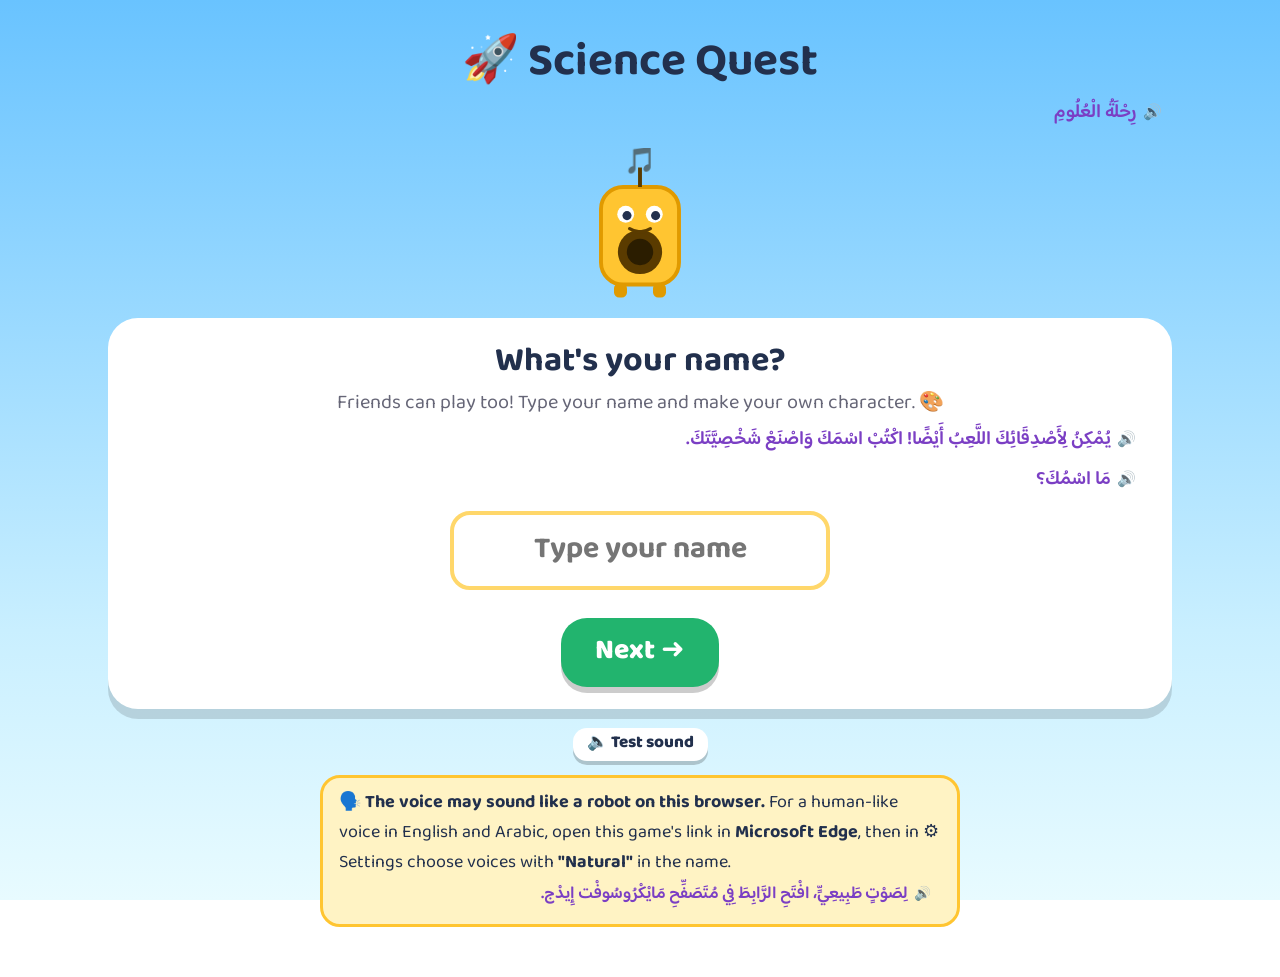
==== index.html @ 94717bc5 "Add Science Quest hub and Sound world Co-Authored-By: Claude Opus 5.5 <noreply@anthropic.com> Claude" ====
<!DOCTYPE html>
<html lang="en">
<head>
<meta charset="utf-8">
<meta name="viewport" content="width=device-width,initial-scale=1">
<title>Science Quest</title>
<link rel="preconnect" href="https://fonts.googleapis.com">
<link href="https://fonts.googleapis.com/css2?family=Baloo+Bhaijaan+2:wght@400;600;800&display=swap" rel="stylesheet">
<link rel="stylesheet" href="shared/core.css">
</head>
<body>
<div id="bg"></div>
<div id="app"></div>
<canvas id="fx"></canvas>
<script>window.SQ_PAGE='hub';window.SQ_HUB='./';window.SQ_VOICE='audio/hub/';</script>
<script src="shared/core.js"></script>
<script src="hub.js"></script>
<script>try{if(P()&&sessionStorage.getItem('sqBack')){sessionStorage.removeItem('sqBack');route=['map']}}catch(e){}render();</script>
</body>
</html>
---- shared/core.css ----
:root{--ink:#22304d;--pri:#ff7a45;--ok:#22b46e;--bad:#ef5b5b;--blue:#4a8cff;--purple:#8c5cff}
*{box-sizing:border-box}
html,body{margin:0;min-height:100%}
body{font-family:'Baloo Bhaijaan 2',system-ui,sans-serif;color:var(--ink);overflow-x:hidden;font-size:20px}
#bg{position:fixed;inset:0;z-index:0;overflow:hidden;transition:background .8s}
.bg-sky{background:linear-gradient(#69c3ff,#c9efff 70%,#e8fbff)}
.bg-map{background:linear-gradient(#7fd8ff,#bff0ff 45%,#c9f2a8 46%,#a9e07c)}
.bg-music{background:linear-gradient(135deg,#5b3cff,#a54cff 45%,#ff63ad)}
.float{position:absolute;bottom:-80px;font-size:46px;opacity:.45;animation:up linear infinite}
@keyframes up{to{transform:translateY(-130vh) rotate(340deg)}}
#app{position:relative;z-index:1;max-width:1100px;margin:0 auto;padding:14px 18px 50px}
.top{display:flex;align-items:center;gap:10px;background:#ffffffe6;border-radius:24px;padding:6px 12px;margin-bottom:16px;flex-wrap:wrap;box-shadow:0 6px 0 #0002}
.top .who{display:flex;align-items:center;gap:6px;font-weight:800;font-size:22px}
.top .who svg{width:44px;height:52px}
.sp{flex:1}
.chip{background:#fff;border-radius:999px;padding:3px 14px;font-weight:800;font-size:19px;border:3px solid #ffd76a;white-space:nowrap}
.btn{font-family:inherit;font-weight:800;font-size:22px;border:none;border-radius:20px;padding:12px 26px;cursor:pointer;box-shadow:0 6px 0 #0003;transition:transform .08s;color:#fff;background:var(--pri);line-height:1.2;user-select:none;-webkit-user-select:none;touch-action:manipulation}
.btn:active{transform:translateY(4px);box-shadow:0 2px 0 #0003}
.btn:disabled{opacity:.45;cursor:default}
.btn.g{background:var(--ok)}.btn.b{background:var(--blue)}.btn.p{background:var(--purple)}.btn.w{background:#fff;color:var(--ink)}.btn.y{background:#ffc531;color:#5a3b00}.btn.r{background:var(--bad)}
.btn.sm{font-size:17px;padding:6px 14px;border-radius:14px;box-shadow:0 4px 0 #0003}
.btn.big{font-size:28px;padding:18px 34px;border-radius:26px}
.card{background:#fff;border-radius:30px;padding:22px 26px;box-shadow:0 10px 0 #0002;position:relative}
.ar::before{content:'🔊';font-size:.8em;margin-left:6px;opacity:.75}.ar{cursor:pointer}button .ar::before,.gate .ar::before,.flip .ar::before,.avtab .ar::before{content:none}.ar.arplay{animation:pp .4s}
.ar{direction:rtl;display:block;color:#7b3fc4;font-weight:600;font-size:.95em;line-height:2;padding:0 10px 2px 6px;overflow:visible;unicode-bidi:plaintext;text-align:right}
body.noar .ar{display:none}
h1{font-size:46px;margin:.1em 0;line-height:1.1}h2{font-size:34px;margin:.1em 0;line-height:1.15}h3{font-size:26px;margin:.1em 0}
.center{text-align:center}
.row{display:flex;gap:14px;flex-wrap:wrap;justify-content:center;align-items:center}
.bounce{animation:bn 1.8s ease-in-out infinite}@keyframes bn{50%{transform:translateY(-8px)}}
.shake{animation:sh .4s}@keyframes sh{25%{transform:translateX(-12px)}75%{transform:translateX(12px)}}
.pop{animation:pp .35s ease-out}@keyframes pp{0%{transform:scale(.6);opacity:0}100%{transform:scale(1);opacity:1}}
.say{display:flex;align-items:flex-end;gap:10px;margin:6px 0 14px}
.say svg.av{width:92px;height:110px;flex:none}
.bubble{background:#fff;border-radius:24px;padding:12px 18px;font-size:23px;font-weight:600;position:relative;box-shadow:0 6px 0 #0002;flex:1}
.bubble:before{content:'';position:absolute;left:-14px;bottom:18px;border:10px solid transparent;border-right:16px solid #fff}
.opt{display:block;width:100%;text-align:left;margin:10px 0;font-size:24px;background:#eef3ff;color:var(--ink);border:4px solid #d4e0ff;box-shadow:0 5px 0 #c3d2ff}
.opt:disabled{opacity:1;cursor:default}
.opt.right{background:#d7f8e6;border-color:var(--ok)}.opt.wrong{background:#ffe0e0;border-color:var(--bad)}
.overlay{position:fixed;inset:0;background:#000a;z-index:50;display:flex;align-items:center;justify-content:center;padding:20px}
.overlay .card{max-width:680px;width:100%;max-height:92vh;overflow:auto}
#fx{position:fixed;inset:0;pointer-events:none;z-index:70}
.worlds{display:grid;grid-template-columns:repeat(auto-fit,minmax(230px,1fr));gap:18px}
.world{border-radius:30px;padding:18px;color:#fff;cursor:pointer;box-shadow:0 10px 0 #0003;min-height:200px;display:flex;flex-direction:column;justify-content:space-between}
.world .em{font-size:64px}.world.lock{filter:grayscale(.75);opacity:.85;cursor:default}
.lessons{display:grid;grid-template-columns:repeat(auto-fit,minmax(300px,1fr));gap:18px}
.tile{display:flex;align-items:center;gap:12px;width:100%;background:#f4f1ff;border:4px solid #e2d9ff;border-radius:22px;padding:10px 14px;margin:8px 0;cursor:pointer;font-family:inherit;font-size:21px;font-weight:700;color:var(--ink);text-align:left;box-shadow:0 5px 0 #d3c7ff}
.tile .e{font-size:38px}.tile .st{margin-left:auto;font-size:20px;white-space:nowrap;color:#f5a500}
.tile.lock{opacity:.5;cursor:default}.tile.next{border-color:#ffb02e;background:#fff6dd;box-shadow:0 5px 0 #ffd27a;animation:glow 1.4s infinite}
@keyframes glow{50%{transform:scale(1.02)}}
.sw{width:44px;height:44px;border-radius:50%;border:4px solid #fff;box-shadow:0 0 0 2px #ccd;cursor:pointer;display:inline-block}
.sw.on{box-shadow:0 0 0 5px var(--pri)}
.optbtn{font-family:inherit;font-size:18px;font-weight:700;border:3px solid #dde;background:#fff;border-radius:14px;padding:6px 12px;cursor:pointer;color:var(--ink)}
.optbtn.on{border-color:var(--pri);background:#fff1ea}
.slot{width:100%;min-height:62px;border:4px dashed #c8b8ff;border-radius:18px;margin:8px 0;padding:8px 12px;font-size:22px;font-weight:700;display:flex;align-items:center;gap:8px;background:#faf8ff}
.slot.full{border-style:solid;border-color:var(--ok);background:#e7fbef}
.pmeter{position:relative;height:30px;background:linear-gradient(90deg,#d7f8e6 0 35%,#fff3c4 35% 60%,#ffe0e0 60%);border-radius:15px;overflow:hidden;border:3px solid #ddd}
.pmeter div{height:100%;background:linear-gradient(90deg,#22b46e,#ffc531,#ef5b5b);width:0}
.pmeter span{position:absolute;top:0;font-size:15px;font-weight:800;line-height:24px}
.hp{height:22px;background:#ffd9d9;border-radius:12px;overflow:hidden;border:3px solid #fff}
.hp div{height:100%;background:#ef5b5b;transition:width .4s}
.flip{perspective:900px;width:min(440px,90vw);height:280px;margin:10px auto;cursor:pointer}
.flip .in{position:relative;width:100%;height:100%;transition:transform .5s;transform-style:preserve-3d}
.flip.on .in{transform:rotateY(180deg)}
.flip .f,.flip .bk{position:absolute;inset:0;backface-visibility:hidden;border-radius:30px;display:flex;flex-direction:column;align-items:center;justify-content:center;padding:16px;text-align:center;box-shadow:0 10px 0 #0002}
.flip .f{background:#fff}.flip .bk{background:#fff6dd;transform:rotateY(180deg)}
.tabs{display:flex;gap:10px;justify-content:center;flex-wrap:wrap;margin-bottom:10px}
.tabs .optbtn{font-size:22px;padding:8px 16px}
.timebar{height:12px;background:#eee;border-radius:8px;overflow:hidden;margin:8px 0}.timebar div{height:100%;background:var(--blue)}
.toggle{display:flex;align-items:center;justify-content:space-between;gap:10px;padding:10px 0;border-bottom:2px solid #f0f0f0;font-size:20px;font-weight:600;flex-wrap:wrap}
.toggle select{font-family:inherit;font-size:16px;padding:4px 8px;border-radius:10px;border:2px solid #ccd;max-width:330px}
input.name{font-family:inherit;font-size:30px;font-weight:700;padding:10px 18px;border-radius:20px;border:4px solid #ffd76a;width:min(380px,80vw);text-align:center}
.err{color:var(--bad);font-weight:700;min-height:28px}
svg{display:block}
.b-jump{animation:bj .5s ease-in-out infinite}@keyframes bj{50%{transform:translateY(-30px)}}
.b-stretch{animation:bs 2s ease-in-out infinite;transform-origin:bottom}@keyframes bs{50%{transform:scaleY(1.15)}}
.b-spin{animation:bsp 2.4s linear infinite}@keyframes bsp{to{transform:rotateY(360deg)}}
.b-march{animation:bm .6s ease-in-out infinite}@keyframes bm{25%{transform:translateY(-8px) rotate(-3deg)}75%{transform:translateY(-8px) rotate(3deg)}}
.b-shake{animation:bsh .25s linear infinite}@keyframes bsh{25%{transform:translateX(-6px)}75%{transform:translateX(6px)}}
.balloon{width:120px;height:120px;border-radius:50%;background:#ff63ad;margin:10px auto;transition:transform 4s ease-in-out}
.gate{position:relative;overflow:hidden;border-radius:32px;background:radial-gradient(circle at 50% 35%,#ffe27a,#ff9f1c 45%,#e0457b 90%);color:#fff;padding:22px 24px;cursor:pointer;box-shadow:0 10px 0 #0003,0 0 0 5px #ffd76a inset;margin-bottom:18px;text-shadow:0 2px 0 #0003}
.gate.locked{background:radial-gradient(circle at 50% 35%,#9aa3b8,#5f6782 60%,#3d4460);cursor:pointer}
.rays{position:absolute;inset:-60%;background:repeating-conic-gradient(#ffffff2e 0 9deg,transparent 9deg 18deg);animation:spinr 26s linear infinite;pointer-events:none}
@keyframes spinr{to{transform:rotate(360deg)}}
.gate-in{position:relative;display:flex;gap:18px;align-items:center;flex-wrap:wrap}
.trophy{font-size:96px;animation:tb 1.6s ease-in-out infinite;filter:drop-shadow(0 6px 0 #0003)}
@keyframes tb{50%{transform:translateY(-10px) rotate(-6deg) scale(1.06)}}
.gate.locked .trophy{animation:none;filter:grayscale(1) drop-shadow(0 6px 0 #0003)}
.gate-kicker{display:inline-block;background:#fff;color:#e0457b;font-weight:800;border-radius:999px;padding:2px 14px;font-size:18px;text-shadow:none;letter-spacing:1px}
.gate.locked .gate-kicker{color:#5f6782}
.gate-title{color:#fff;font-size:44px;margin:.1em 0}
.medals{display:flex;align-items:center;flex-wrap:wrap;gap:4px}
.medal{width:54px;height:54px;border-radius:50%;background:#ffffff44;border:4px solid #fff;display:flex;align-items:center;justify-content:center;font-size:28px}
.medal.won{background:#ffd76a;box-shadow:0 0 0 4px #fff6,0 0 18px #fff}
.dash{width:18px;height:4px;background:#fff8;border-radius:2px}
.pts{font-size:58px;font-weight:800;line-height:1}
.arena{position:relative;overflow:hidden;border-radius:32px;background:linear-gradient(160deg,#2b1f6b,#6a2bb5 50%,#e0457b);color:#fff;padding:20px;box-shadow:0 10px 0 #0003}
.gbar{height:18px;background:#ffffff33;border-radius:10px;overflow:hidden;margin:12px 0}.gbar div{height:100%;background:linear-gradient(90deg,#ffd76a,#ff9f1c);transition:width .6s}
.stages{display:grid;grid-template-columns:repeat(5,minmax(0,1fr));gap:12px;margin-top:8px}
.stage{position:relative;font-family:inherit;color:var(--ink);background:#fff;border:5px solid var(--c);border-radius:24px;padding:12px 6px 10px;cursor:pointer;box-shadow:0 7px 0 #0004;text-align:center}
.stage:nth-child(even){transform:translateY(18px)}
.stage.sel{outline:5px solid #ffd76a;outline-offset:3px}
.stage.lock{background:#c9cbe0;border-color:#8f94b5;cursor:pointer}
.stage.won{background:#fff6dd}
.snum{position:absolute;top:-14px;left:50%;transform:translateX(-50%);background:var(--c);color:#fff;border-radius:999px;padding:0 12px;font-weight:800}
.sem{font-size:46px}.sname{font-weight:800;font-size:17px;line-height:1.2;min-height:42px}.sscore{font-weight:800;color:var(--c);font-size:17px}
.here{position:absolute;top:-58px;right:-6px;animation:bn 1.2s ease-in-out infinite}
@media (max-width:760px){.stages{grid-template-columns:repeat(2,minmax(0,1fr))}.stage:nth-child(even){transform:none}.gate-title{font-size:32px}}
.vnote{margin:14px auto 0;max-width:640px;background:#fff3c4;border:3px solid #ffc531;border-radius:20px;padding:10px 16px;font-size:18px;text-align:left}.vnote.ok{background:#e7fbef;border-color:#22b46e;text-align:center}
.avb{display:grid;grid-template-columns:minmax(0,1fr) minmax(0,1.7fr);gap:20px;align-items:start}
.avstage{background:radial-gradient(circle,#fff6dd,#ffe0f0);border-radius:30px;padding:16px}
.avtabs{display:flex;flex-wrap:wrap;gap:8px;margin-bottom:12px}
.avtab{font-family:inherit;font-weight:800;font-size:17px;color:var(--ink);background:#f4f1ff;border:4px solid #e2d9ff;border-radius:18px;padding:6px 12px;cursor:pointer;display:flex;flex-direction:column;align-items:center;min-width:86px;box-shadow:0 4px 0 #d3c7ff}
.avtab .e{font-size:28px}.avtab.on{background:#ff7a45;border-color:#ff7a45;color:#fff;box-shadow:0 4px 0 #c9541f}.avtab.on .ar{color:#fff}
.avgrid{display:grid;grid-template-columns:repeat(auto-fill,minmax(104px,1fr));gap:10px}
.avt{position:relative;font-family:inherit;font-weight:700;font-size:15px;color:var(--ink);background:#fff;border:4px solid #e6e6f0;border-radius:20px;padding:6px 4px;cursor:pointer;display:flex;flex-direction:column;align-items:center;box-shadow:0 4px 0 #dcdce8;transition:transform .1s}
.avt:hover{transform:translateY(-3px)}.avt svg{width:84px;height:100px}
.avt.on{border-color:#22b46e;background:#e9fbf1;box-shadow:0 4px 0 #9fe1cb}
.tick{position:absolute;top:-8px;right:-8px;background:#22b46e;color:#fff;border-radius:50%;width:30px;height:30px;display:flex;align-items:center;justify-content:center;font-size:18px}
@media (max-width:760px){.avb{grid-template-columns:1fr}}
@media (max-width:640px){h1{font-size:34px}h2{font-size:27px}.btn.big{font-size:22px}}
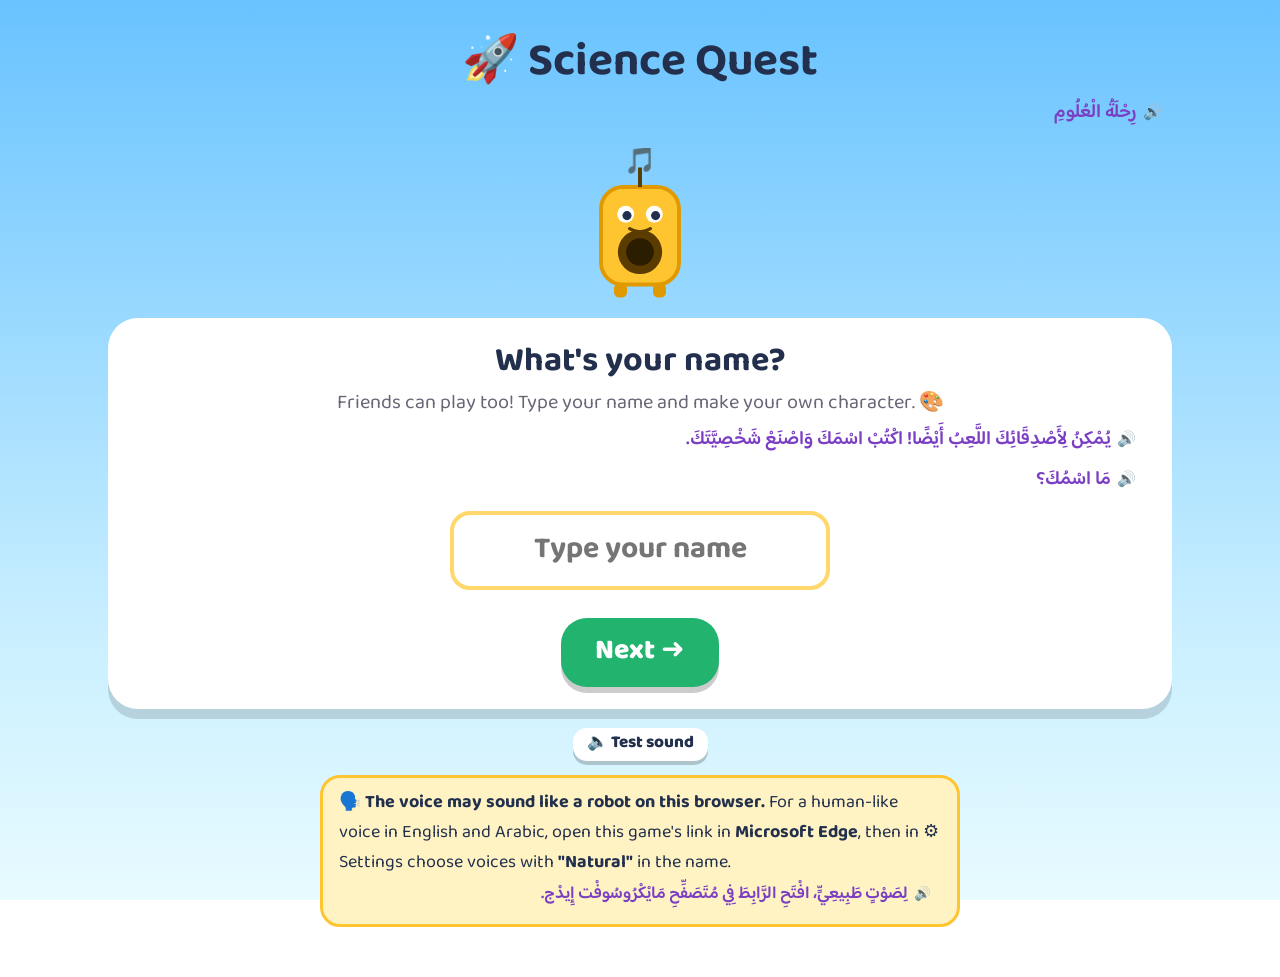
==== commit 003bc883: "Add Chapter 4 Light world; generic boss and grand challenge Co-Authored-By: Claude Opus 5.5 <noreply" ====
--- a/index.html
+++ b/index.html
@@ -4,6 +4,7 @@
 <meta charset="utf-8">
 <meta name="viewport" content="width=device-width,initial-scale=1">
 <title>Science Quest</title>
+<link rel="icon" href="data:image/svg+xml,%3Csvg xmlns='http://www.w3.org/2000/svg' viewBox='0 0 100 100'%3E%3Ctext y='.9em' font-size='90'%3E🔬%3C/text%3E%3C/svg%3E">
 <link rel="preconnect" href="https://fonts.googleapis.com">
 <link href="https://fonts.googleapis.com/css2?family=Baloo+Bhaijaan+2:wght@400;600;800&display=swap" rel="stylesheet">
 <link rel="stylesheet" href="shared/core.css">
--- a/shared/core.css
+++ b/shared/core.css
@@ -118,4 +118,6 @@
 .avt.on{border-color:#22b46e;background:#e9fbf1;box-shadow:0 4px 0 #9fe1cb}
 .tick{position:absolute;top:-8px;right:-8px;background:#22b46e;color:#fff;border-radius:50%;width:30px;height:30px;display:flex;align-items:center;justify-content:center;font-size:18px}
 @media (max-width:760px){.avb{grid-template-columns:1fr}}
-@media (max-width:640px){h1{font-size:34px}h2{font-size:27px}.btn.big{font-size:22px}}+@media (max-width:640px){h1{font-size:34px}h2{font-size:27px}.btn.big{font-size:22px}}.bg-light{background:linear-gradient(135deg,#e85d04,#f48c06 50%,#faa307)}
+.bg-plants{background:linear-gradient(135deg,#2d8a4e,#4cb963 50%,#8fd16a)}
+.bg-insects{background:linear-gradient(135deg,#7b3fbf,#c2569c 50%,#f08a5d)}
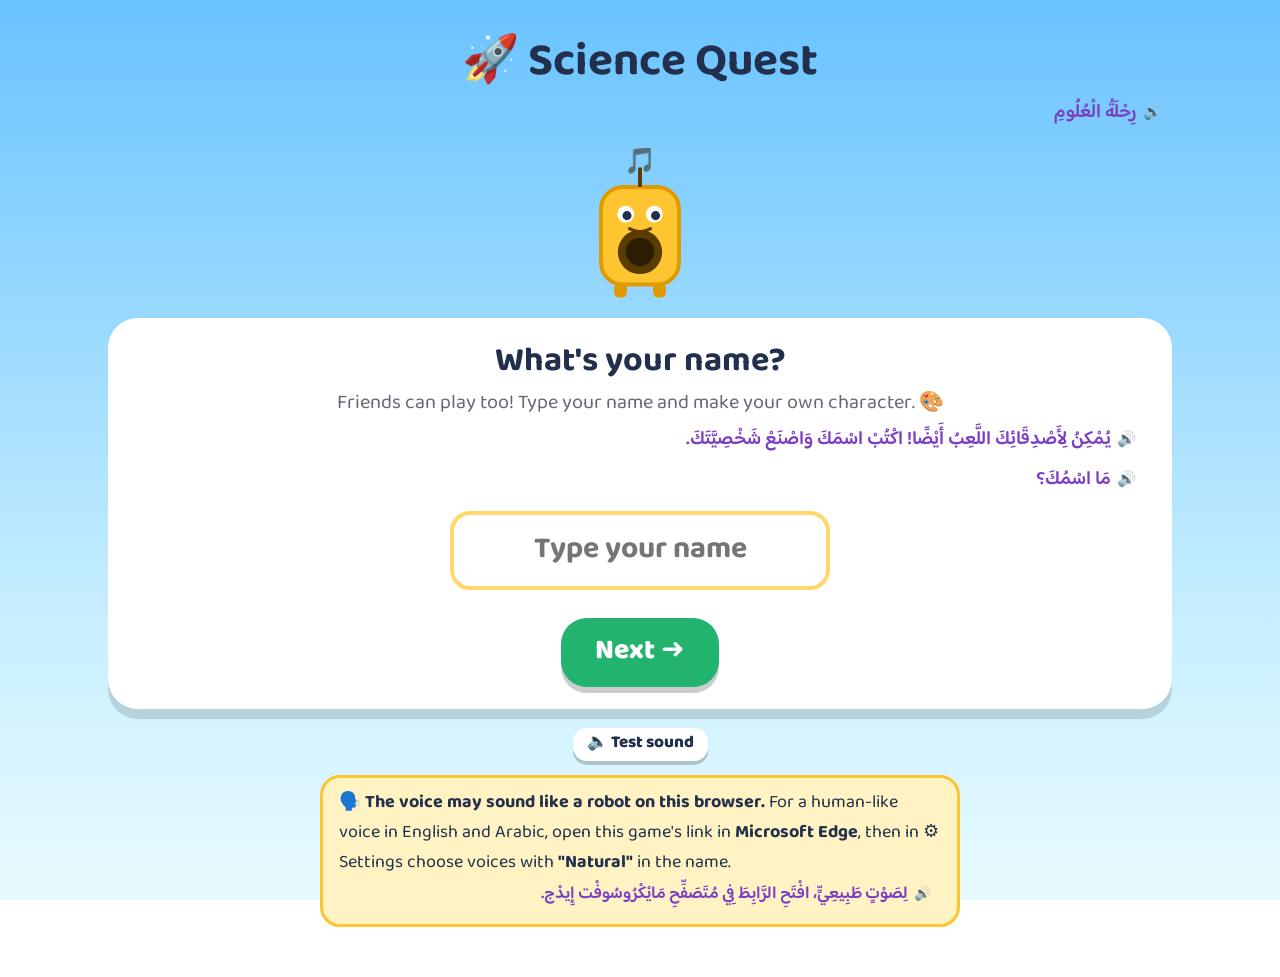
==== commit 7a8ab66b: "Offline mode: the site and all voices work without internet after one visit; installable app with ic" ====
--- a/index.html
+++ b/index.html
@@ -3,6 +3,7 @@
 <head>
 <meta charset="utf-8">
 <meta name="viewport" content="width=device-width,initial-scale=1">
+<link rel="manifest" href="manifest.webmanifest"><meta name="theme-color" content="#7c3aed"><link rel="apple-touch-icon" href="icon-192.png">
 <title>Science Quest</title>
 <link rel="icon" href="data:image/svg+xml,%3Csvg xmlns='http://www.w3.org/2000/svg' viewBox='0 0 100 100'%3E%3Ctext y='.9em' font-size='90'%3E🔬%3C/text%3E%3C/svg%3E">
 <link rel="preconnect" href="https://fonts.googleapis.com">
--- a/shared/core.css
+++ b/shared/core.css
@@ -96,7 +96,7 @@
 .pts{font-size:58px;font-weight:800;line-height:1}
 .arena{position:relative;overflow:hidden;border-radius:32px;background:linear-gradient(160deg,#2b1f6b,#6a2bb5 50%,#e0457b);color:#fff;padding:20px;box-shadow:0 10px 0 #0003}
 .gbar{height:18px;background:#ffffff33;border-radius:10px;overflow:hidden;margin:12px 0}.gbar div{height:100%;background:linear-gradient(90deg,#ffd76a,#ff9f1c);transition:width .6s}
-.stages{display:grid;grid-template-columns:repeat(5,minmax(0,1fr));gap:12px;margin-top:8px}
+.stages{display:grid;grid-template-columns:repeat(var(--ng,5),minmax(0,1fr));gap:12px;margin-top:8px}
 .stage{position:relative;font-family:inherit;color:var(--ink);background:#fff;border:5px solid var(--c);border-radius:24px;padding:12px 6px 10px;cursor:pointer;box-shadow:0 7px 0 #0004;text-align:center}
 .stage:nth-child(even){transform:translateY(18px)}
 .stage.sel{outline:5px solid #ffd76a;outline-offset:3px}
@@ -121,3 +121,27 @@
 @media (max-width:640px){h1{font-size:34px}h2{font-size:27px}.btn.big{font-size:22px}}.bg-light{background:linear-gradient(135deg,#e85d04,#f48c06 50%,#faa307)}
 .bg-plants{background:linear-gradient(135deg,#2d8a4e,#4cb963 50%,#8fd16a)}
 .bg-insects{background:linear-gradient(135deg,#7b3fbf,#c2569c 50%,#f08a5d)}
+.pulse{animation:pulse .7s infinite;box-shadow:0 0 0 4px #ffd23f}@keyframes pulse{50%{transform:scale(1.12)}}
+
+/* talking lock */
+body.talking #act button:not(.sm.w):not(#pv):not(.snd):not([data-free]),body.talking #act .opt,body.talking #act .tile{filter:grayscale(.85);opacity:.5;cursor:not-allowed;transition:opacity .2s,filter .2s}
+body.talking #act svg{cursor:wait}
+#listen{position:fixed;left:50%;bottom:24px;transform:translateX(-50%) scale(.6);opacity:0;background:#7c3aed;color:#fff;font-weight:800;font-size:22px;padding:10px 22px;border-radius:30px;box-shadow:0 8px 24px #0004;z-index:9999;pointer-events:none}
+#listen.show{animation:lsn 1.6s ease forwards}
+@keyframes lsn{0%{opacity:0;transform:translateX(-50%) scale(.6)}15%{opacity:1;transform:translateX(-50%) scale(1.05)}25%{transform:translateX(-50%) scale(1)}80%{opacity:1}100%{opacity:0}}
+#vload{position:fixed;right:14px;bottom:14px;background:#0f766e;color:#fff;font-weight:800;font-size:18px;padding:8px 16px;border-radius:18px;z-index:9998;box-shadow:0 6px 18px #0003}
+/* no text highlighting while dragging */
+#act,#act *{-webkit-user-select:none;user-select:none;-webkit-touch-callout:none;-webkit-tap-highlight-color:transparent}
+#act input,#act textarea{-webkit-user-select:text;user-select:text}
+/* press-and-hold clock */
+.clockwrap{display:flex;align-items:center;gap:14px;justify-content:center;margin:8px 0}
+.clockbtn{width:118px;height:118px;border-radius:50%;border:none;background:none;padding:0;cursor:pointer;touch-action:none;filter:drop-shadow(0 6px 0 #0003);transition:transform .1s}
+.clockbtn svg{width:100%;height:100%}
+.clockbtn.on{transform:scale(.93);filter:drop-shadow(0 2px 0 #0003) drop-shadow(0 0 14px #a78bfa)}
+.clocklbl{font-size:20px;max-width:330px}
+.daych{display:inline-block;margin-top:6px;background:#1e1b4b;color:#fff;font-weight:900;border-radius:14px;padding:4px 14px;font-size:20px}
+body.talking #act .clockbtn{filter:grayscale(.85);opacity:.5}
+.glowT{animation:glowT 1.2s ease-in-out infinite}
+@keyframes glowT{0%,100%{opacity:.35}50%{opacity:1}}
+.clockover{position:absolute;left:10px;bottom:10px;background:#ffffffe0;border-radius:22px;padding:6px 12px;box-shadow:0 6px 18px #0003}
+.clockover .clockwrap{margin:0;gap:10px}.clockover .clockbtn{width:96px;height:96px}.clockover .clocklbl{font-size:16px;max-width:230px}.clockover .clocklbl .ar{font-size:15px}.clockover .daych{font-size:17px}
